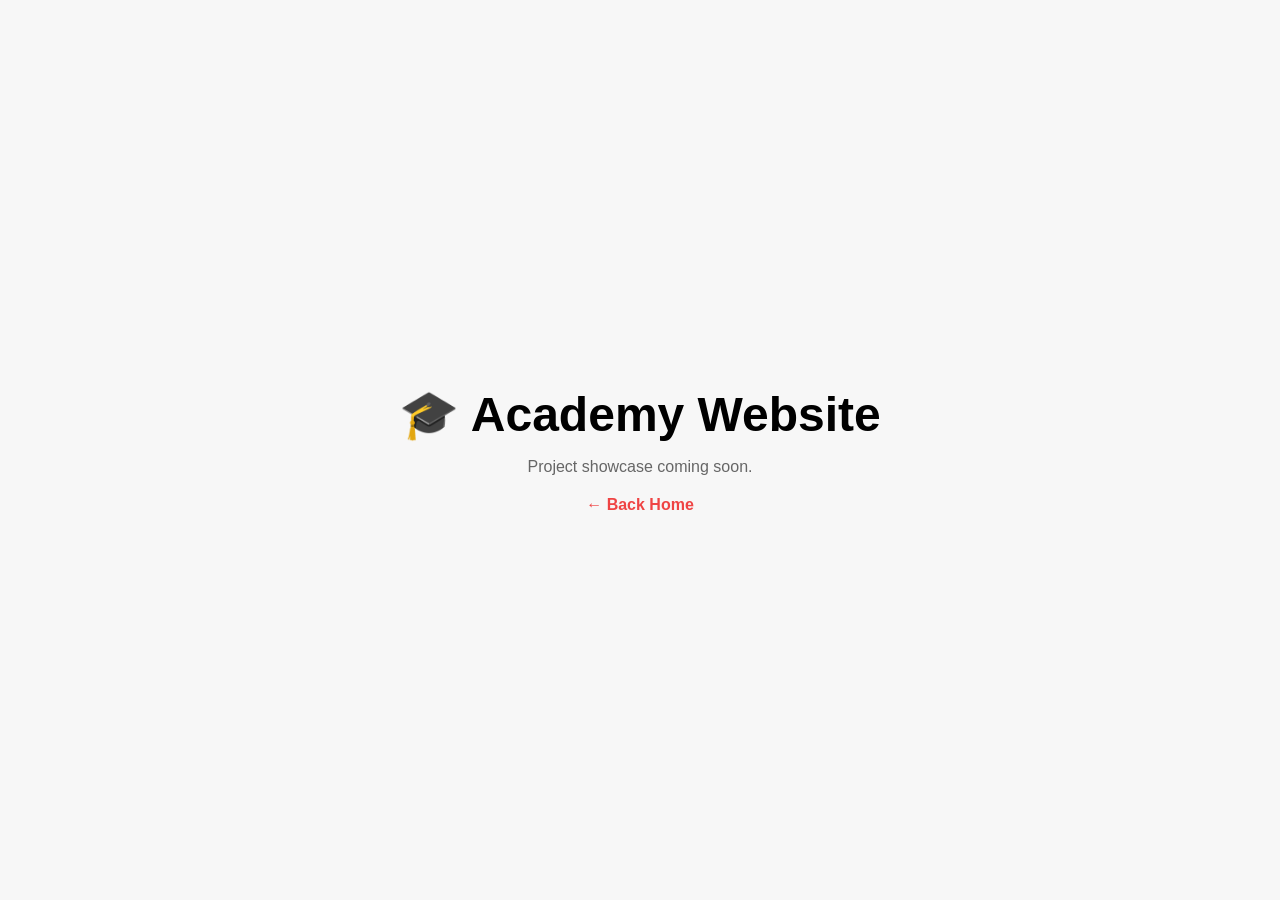
==== projects/academy/index.html @ fa4870ee "Initial portfolio website" ====
<!DOCTYPE html>
<html>
<head>
    <title>Academy Website</title>
    <link rel="stylesheet" href="style.css">
</head>
<body>
    <div class="coming-soon">
        <h1>🎓 Academy Website</h1>
        <p>Project showcase coming soon.</p>
        <a href="../../index.html">← Back Home</a>
    </div>
</body>
</html>
---- projects/academy/style.css ----
*{
    margin:0;
    padding:0;
    box-sizing:border-box;
    font-family:Arial,sans-serif;
}

body{
    min-height:100vh;
    display:flex;
    justify-content:center;
    align-items:center;
    background:#f7f7f7;
}

.coming-soon{
    text-align:center;
}

h1{
    font-size:3rem;
    margin-bottom:15px;
}

p{
    color:#666;
    margin-bottom:20px;
}

a{
    text-decoration:none;
    color:#ef4444;
    font-weight:bold;
}
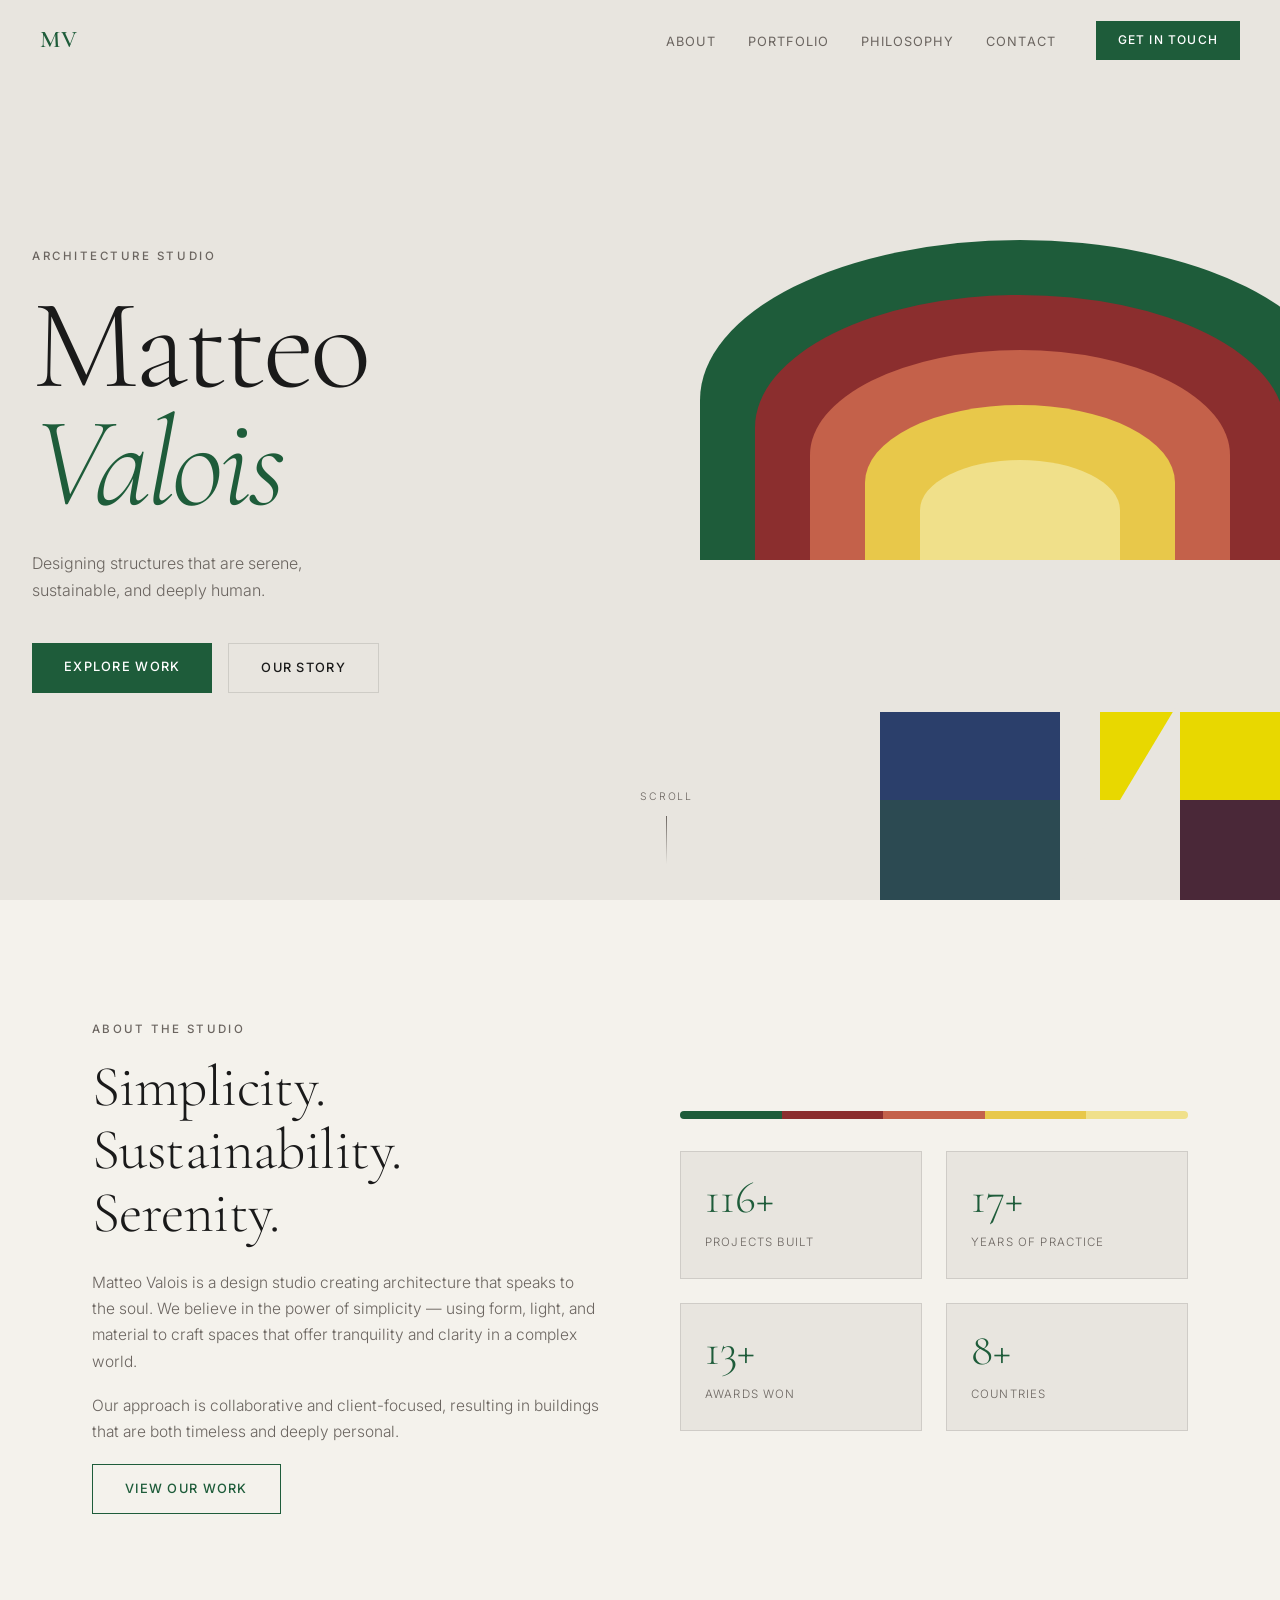
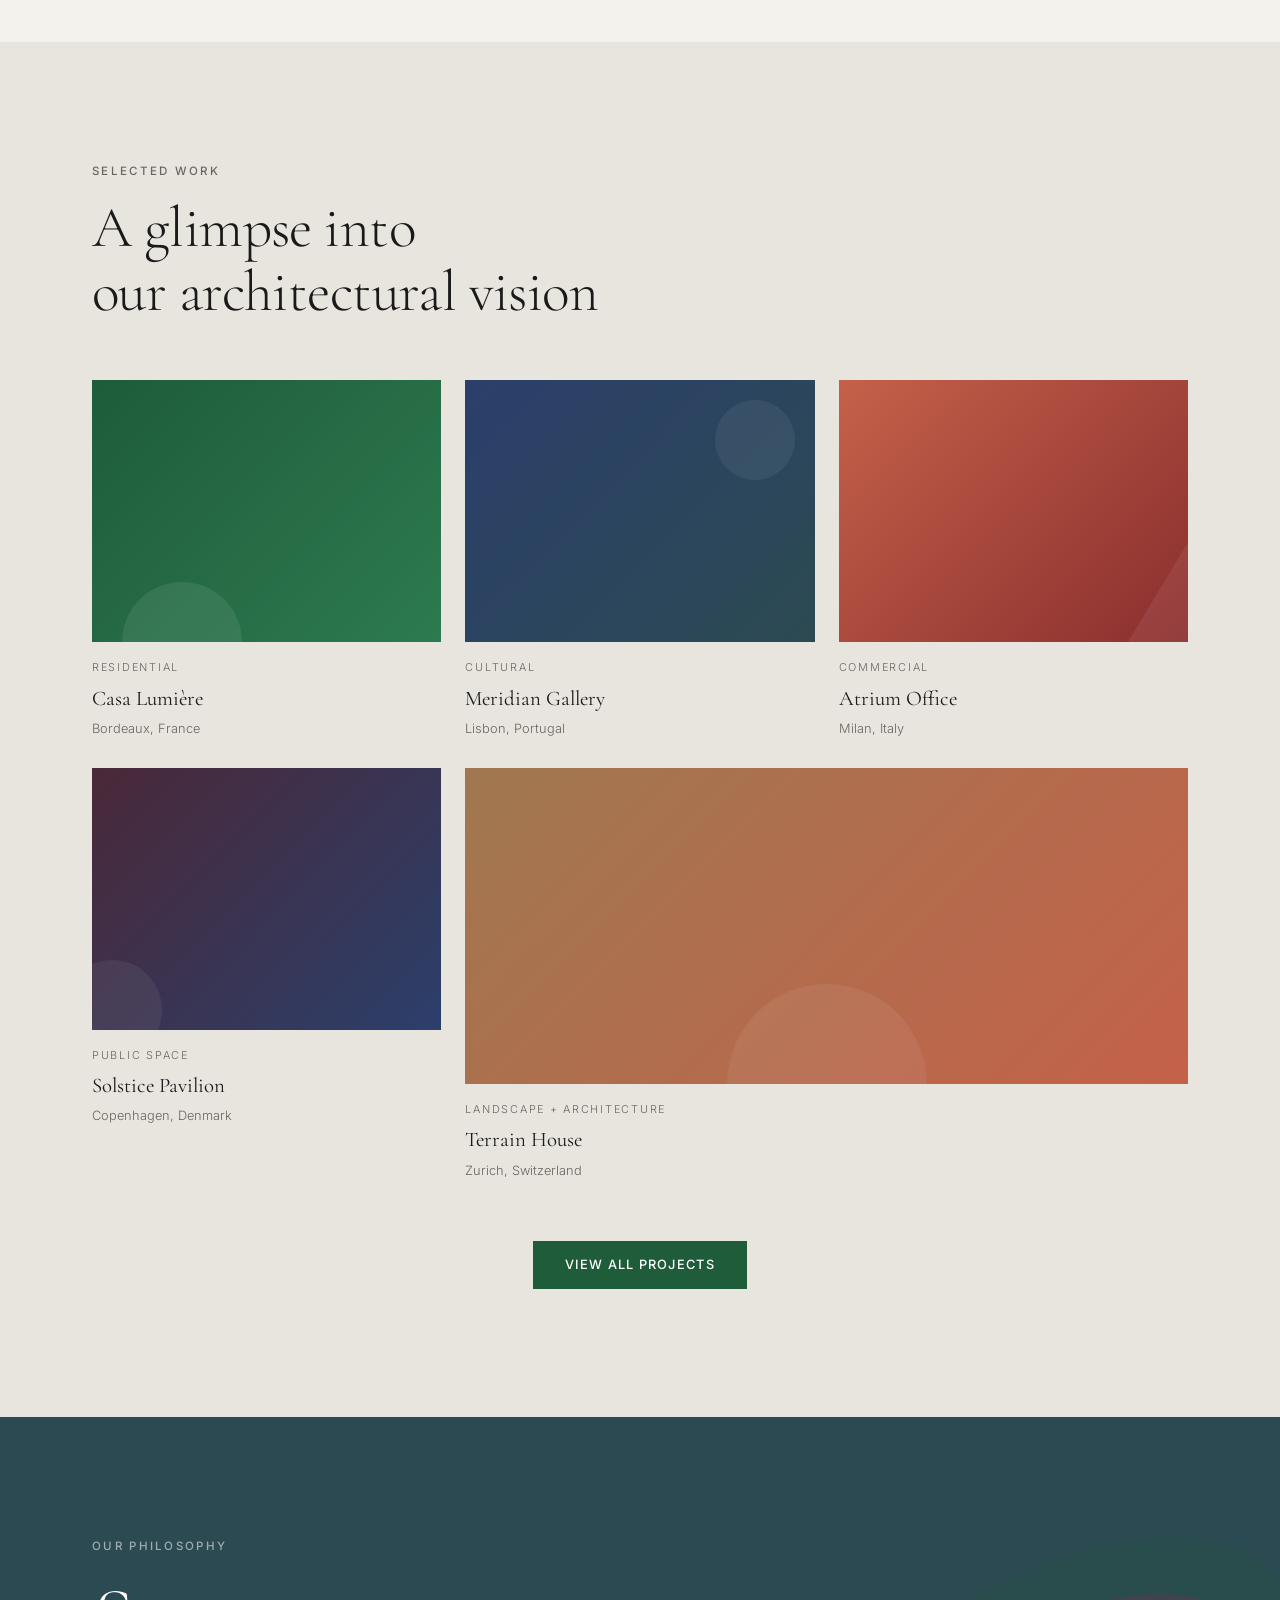
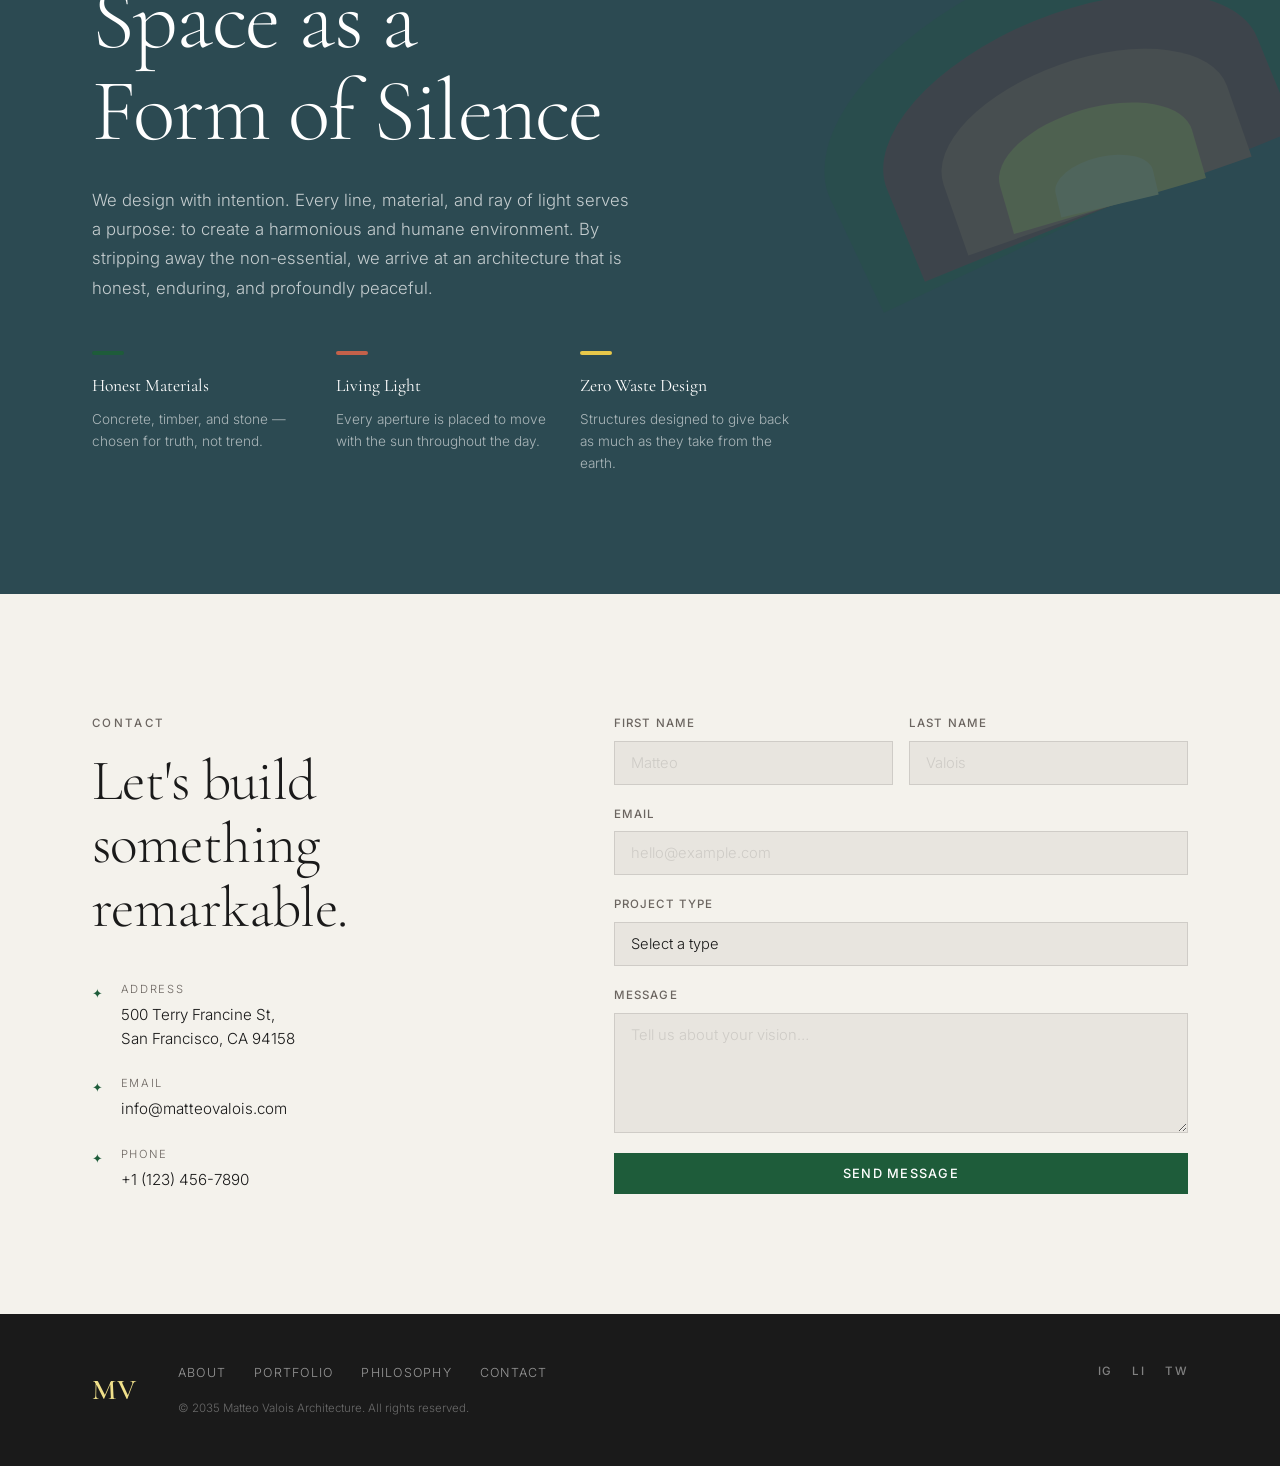
==== commit 89d9c70c: "feat: complete Crestline Architecture editorial brochure website" ====
--- a/projects/academy/index.html
+++ b/projects/academy/index.html
@@ -1,14 +1,323 @@
 <!DOCTYPE html>
-<html>
+<html lang="en">
 <head>
-    <title>Academy Website</title>
-    <link rel="stylesheet" href="style.css">
+  <meta charset="UTF-8" />
+  <meta name="viewport" content="width=device-width, initial-scale=1.0" />
+  <title>Matteo Valois — Architect</title>
+  <link rel="preconnect" href="https://fonts.googleapis.com" />
+  <link rel="preconnect" href="https://fonts.gstatic.com" crossorigin />
+  <link href="https://fonts.googleapis.com/css2?family=Cormorant+Garamond:ital,wght@0,300;0,400;0,600;1,300;1,400&family=Inter:wght@300;400;500&display=swap" rel="stylesheet" />
+  <link rel="stylesheet" href="style.css" />
 </head>
 <body>
-    <div class="coming-soon">
-        <h1>🎓 Academy Website</h1>
-        <p>Project showcase coming soon.</p>
-        <a href="../../index.html">← Back Home</a>
-    </div>
+
+  <!-- NAV -->
+  <nav class="nav" id="nav">
+    <a href="#" class="nav-logo">MV</a>
+    <ul class="nav-links">
+      <li><a href="#about">About</a></li>
+      <li><a href="#portfolio">Portfolio</a></li>
+      <li><a href="#philosophy">Philosophy</a></li>
+      <li><a href="#contact">Contact</a></li>
+    </ul>
+    <a href="#contact" class="nav-cta">Get in Touch</a>
+    <button class="nav-toggle" id="navToggle" aria-label="Toggle menu">
+      <span></span><span></span><span></span>
+    </button>
+  </nav>
+
+  <!-- HERO -->
+  <section class="hero" id="home">
+    <div class="hero-sphere">
+      <div class="sphere-arc arc-1"></div>
+      <div class="sphere-arc arc-2"></div>
+      <div class="sphere-arc arc-3"></div>
+      <div class="sphere-arc arc-4"></div>
+      <div class="sphere-arc arc-5"></div>
+    </div>
+    <div class="hero-content">
+      <p class="hero-eyebrow reveal">Architecture Studio</p>
+      <h1 class="hero-title reveal">
+        <span>Matteo</span>
+        <span>Valois</span>
+      </h1>
+      <p class="hero-sub reveal">Designing structures that are serene,<br />sustainable, and deeply human.</p>
+      <div class="hero-actions reveal">
+        <a href="#portfolio" class="btn btn-primary">Explore Work</a>
+        <a href="#about" class="btn btn-ghost">Our Story</a>
+      </div>
+    </div>
+    <div class="hero-geo">
+      <div class="geo-block geo-navy"></div>
+      <div class="geo-block geo-yellow"></div>
+      <div class="geo-block geo-teal"></div>
+      <div class="geo-block geo-plum"></div>
+      <div class="geo-triangle"></div>
+      <div class="geo-block geo-brown"></div>
+    </div>
+    <div class="hero-scroll-hint">
+      <span>Scroll</span>
+      <div class="scroll-line"></div>
+    </div>
+  </section>
+
+  <!-- ABOUT -->
+  <section class="about" id="about">
+    <div class="container">
+      <div class="about-grid">
+        <div class="about-text">
+          <p class="section-label reveal">About the Studio</p>
+          <h2 class="section-heading reveal">Simplicity.<br />Sustainability.<br />Serenity.</h2>
+          <p class="body-text reveal">
+            Matteo Valois is a design studio creating architecture that speaks to the soul.
+            We believe in the power of simplicity — using form, light, and material to craft
+            spaces that offer tranquility and clarity in a complex world.
+          </p>
+          <p class="body-text reveal">
+            Our approach is collaborative and client-focused, resulting in buildings that
+            are both timeless and deeply personal.
+          </p>
+          <a href="#portfolio" class="btn btn-outline reveal">View Our Work</a>
+        </div>
+        <div class="about-visual reveal">
+          <div class="about-color-block">
+            <div class="color-stripe stripe-green"></div>
+            <div class="color-stripe stripe-red"></div>
+            <div class="color-stripe stripe-terra"></div>
+            <div class="color-stripe stripe-yellow"></div>
+            <div class="color-stripe stripe-cream"></div>
+          </div>
+          <div class="about-stat-grid">
+            <div class="stat-item">
+              <span class="stat-num" data-target="120">0</span>
+              <span class="stat-label">Projects Built</span>
+            </div>
+            <div class="stat-item">
+              <span class="stat-num" data-target="18">0</span>
+              <span class="stat-label">Years of Practice</span>
+            </div>
+            <div class="stat-item">
+              <span class="stat-num" data-target="14">0</span>
+              <span class="stat-label">Awards Won</span>
+            </div>
+            <div class="stat-item">
+              <span class="stat-num" data-target="9">0</span>
+              <span class="stat-label">Countries</span>
+            </div>
+          </div>
+        </div>
+      </div>
+    </div>
+  </section>
+
+  <!-- PORTFOLIO -->
+  <section class="portfolio" id="portfolio">
+    <div class="container">
+      <div class="section-header reveal">
+        <p class="section-label">Selected Work</p>
+        <h2 class="section-heading">A glimpse into<br />our architectural vision</h2>
+      </div>
+      <div class="portfolio-grid">
+        <article class="proj-card reveal" data-color="green">
+          <div class="proj-thumb proj-thumb-1">
+            <div class="proj-overlay">
+              <span class="proj-year">2023</span>
+              <a href="#" class="proj-link">View Project →</a>
+            </div>
+          </div>
+          <div class="proj-info">
+            <p class="proj-cat">Residential</p>
+            <h3 class="proj-title">Casa Lumière</h3>
+            <p class="proj-loc">Bordeaux, France</p>
+          </div>
+        </article>
+        <article class="proj-card reveal" data-color="navy">
+          <div class="proj-thumb proj-thumb-2">
+            <div class="proj-overlay">
+              <span class="proj-year">2022</span>
+              <a href="#" class="proj-link">View Project →</a>
+            </div>
+          </div>
+          <div class="proj-info">
+            <p class="proj-cat">Cultural</p>
+            <h3 class="proj-title">Meridian Gallery</h3>
+            <p class="proj-loc">Lisbon, Portugal</p>
+          </div>
+        </article>
+        <article class="proj-card reveal" data-color="terra">
+          <div class="proj-thumb proj-thumb-3">
+            <div class="proj-overlay">
+              <span class="proj-year">2022</span>
+              <a href="#" class="proj-link">View Project →</a>
+            </div>
+          </div>
+          <div class="proj-info">
+            <p class="proj-cat">Commercial</p>
+            <h3 class="proj-title">Atrium Office</h3>
+            <p class="proj-loc">Milan, Italy</p>
+          </div>
+        </article>
+        <article class="proj-card reveal" data-color="plum">
+          <div class="proj-thumb proj-thumb-4">
+            <div class="proj-overlay">
+              <span class="proj-year">2021</span>
+              <a href="#" class="proj-link">View Project →</a>
+            </div>
+          </div>
+          <div class="proj-info">
+            <p class="proj-cat">Public Space</p>
+            <h3 class="proj-title">Solstice Pavilion</h3>
+            <p class="proj-loc">Copenhagen, Denmark</p>
+          </div>
+        </article>
+        <article class="proj-card reveal large" data-color="brown">
+          <div class="proj-thumb proj-thumb-5">
+            <div class="proj-overlay">
+              <span class="proj-year">2024</span>
+              <a href="#" class="proj-link">View Project →</a>
+            </div>
+          </div>
+          <div class="proj-info">
+            <p class="proj-cat">Landscape + Architecture</p>
+            <h3 class="proj-title">Terrain House</h3>
+            <p class="proj-loc">Zurich, Switzerland</p>
+          </div>
+        </article>
+      </div>
+      <div class="portfolio-cta reveal">
+        <a href="#" class="btn btn-primary">View All Projects</a>
+      </div>
+    </div>
+  </section>
+
+  <!-- PHILOSOPHY -->
+  <section class="philosophy" id="philosophy">
+    <div class="philosophy-bg">
+      <div class="philo-sphere">
+        <div class="philo-arc pa-1"></div>
+        <div class="philo-arc pa-2"></div>
+        <div class="philo-arc pa-3"></div>
+        <div class="philo-arc pa-4"></div>
+        <div class="philo-arc pa-5"></div>
+      </div>
+    </div>
+    <div class="container">
+      <div class="philosophy-content">
+        <p class="section-label reveal light">Our Philosophy</p>
+        <h2 class="philo-heading reveal">Space as a<br />Form of Silence</h2>
+        <p class="philo-text reveal">
+          We design with intention. Every line, material, and ray of light serves a purpose:
+          to create a harmonious and humane environment. By stripping away the non-essential,
+          we arrive at an architecture that is honest, enduring, and profoundly peaceful.
+        </p>
+        <div class="philo-pillars reveal">
+          <div class="pillar">
+            <div class="pillar-dot" style="background: var(--green)"></div>
+            <h4>Honest Materials</h4>
+            <p>Concrete, timber, and stone — chosen for truth, not trend.</p>
+          </div>
+          <div class="pillar">
+            <div class="pillar-dot" style="background: var(--terra)"></div>
+            <h4>Living Light</h4>
+            <p>Every aperture is placed to move with the sun throughout the day.</p>
+          </div>
+          <div class="pillar">
+            <div class="pillar-dot" style="background: var(--yellow)"></div>
+            <h4>Zero Waste Design</h4>
+            <p>Structures designed to give back as much as they take from the earth.</p>
+          </div>
+        </div>
+      </div>
+    </div>
+  </section>
+
+  <!-- CONTACT -->
+  <section class="contact" id="contact">
+    <div class="container">
+      <div class="contact-grid">
+        <div class="contact-left reveal">
+          <p class="section-label">Contact</p>
+          <h2 class="section-heading">Let's build<br />something<br />remarkable.</h2>
+          <div class="contact-details">
+            <div class="contact-item">
+              <span class="contact-icon">✦</span>
+              <div>
+                <p class="contact-key">Address</p>
+                <p class="contact-val">500 Terry Francine St,<br />San Francisco, CA 94158</p>
+              </div>
+            </div>
+            <div class="contact-item">
+              <span class="contact-icon">✦</span>
+              <div>
+                <p class="contact-key">Email</p>
+                <p class="contact-val">info@matteovalois.com</p>
+              </div>
+            </div>
+            <div class="contact-item">
+              <span class="contact-icon">✦</span>
+              <div>
+                <p class="contact-key">Phone</p>
+                <p class="contact-val">+1 (123) 456-7890</p>
+              </div>
+            </div>
+          </div>
+        </div>
+        <form class="contact-form reveal" id="contactForm">
+          <div class="form-row">
+            <div class="form-group">
+              <label for="fname">First Name</label>
+              <input type="text" id="fname" placeholder="Matteo" />
+            </div>
+            <div class="form-group">
+              <label for="lname">Last Name</label>
+              <input type="text" id="lname" placeholder="Valois" />
+            </div>
+          </div>
+          <div class="form-group">
+            <label for="email">Email</label>
+            <input type="email" id="email" placeholder="hello@example.com" />
+          </div>
+          <div class="form-group">
+            <label for="project">Project Type</label>
+            <select id="project">
+              <option value="">Select a type</option>
+              <option>Residential</option>
+              <option>Commercial</option>
+              <option>Cultural</option>
+              <option>Public Space</option>
+              <option>Other</option>
+            </select>
+          </div>
+          <div class="form-group">
+            <label for="message">Message</label>
+            <textarea id="message" rows="4" placeholder="Tell us about your vision…"></textarea>
+          </div>
+          <button type="submit" class="btn btn-primary full">Send Message</button>
+          <div class="form-success" id="formSuccess">✓ Message sent. We'll be in touch soon.</div>
+        </form>
+      </div>
+    </div>
+  </section>
+
+  <!-- FOOTER -->
+  <footer class="footer">
+    <div class="container footer-inner">
+      <div class="footer-logo">MV</div>
+      <div class="footer-links">
+        <a href="#about">About</a>
+        <a href="#portfolio">Portfolio</a>
+        <a href="#philosophy">Philosophy</a>
+        <a href="#contact">Contact</a>
+      </div>
+      <div class="footer-social">
+        <a href="#" aria-label="Instagram">IG</a>
+        <a href="#" aria-label="LinkedIn">LI</a>
+        <a href="#" aria-label="Twitter">TW</a>
+      </div>
+      <p class="footer-copy">© 2035 Matteo Valois Architecture. All rights reserved.</p>
+    </div>
+  </footer>
+
+  <script src="script.js"></script>
 </body>
 </html>
--- a/projects/academy/style.css
+++ b/projects/academy/style.css
@@ -1,34 +1,893 @@
-*{
-    margin:0;
-    padding:0;
-    box-sizing:border-box;
-    font-family:Arial,sans-serif;
-}
-
-body{
-    min-height:100vh;
-    display:flex;
-    justify-content:center;
-    align-items:center;
-    background:#f7f7f7;
-}
-
-.coming-soon{
-    text-align:center;
-}
-
-h1{
-    font-size:3rem;
-    margin-bottom:15px;
-}
-
-p{
-    color:#666;
-    margin-bottom:20px;
-}
-
-a{
-    text-decoration:none;
-    color:#ef4444;
-    font-weight:bold;
+/* =============================================
+   COLOR SPHERE PALETTE
+   ============================================= */
+:root {
+  --bg:       #E8E5DF;
+  --green:    #1E5C3A;
+  --crimson:  #8B2E2E;
+  --terra:    #C4614A;
+  --yellow:   #E8C84A;
+  --cream:    #F0E08A;
+  --navy:     #2B3F6B;
+  --bright-y: #E8D800;
+  --teal:     #2C4A52;
+  --brown:    #A07850;
+  --plum:     #4A2838;
+  --off-white:#F4F2EC;
+  --text:     #1A1A1A;
+  --text-muted: #6B6560;
+  --border:   rgba(26,26,26,0.12);
+
+  --font-display: 'Cormorant Garamond', Georgia, serif;
+  --font-body:    'Inter', system-ui, sans-serif;
+
+  --ease-out: cubic-bezier(0.16, 1, 0.3, 1);
+  --ease-in-out: cubic-bezier(0.65, 0, 0.35, 1);
+}
+
+/* =============================================
+   RESET & BASE
+   ============================================= */
+*, *::before, *::after { box-sizing: border-box; margin: 0; padding: 0; }
+
+html { scroll-behavior: smooth; font-size: 16px; }
+
+body {
+  background: var(--bg);
+  color: var(--text);
+  font-family: var(--font-body);
+  font-weight: 300;
+  line-height: 1.7;
+  overflow-x: hidden;
+}
+
+img { display: block; max-width: 100%; }
+
+a { color: inherit; text-decoration: none; }
+
+ul { list-style: none; }
+
+.container {
+  max-width: 1160px;
+  margin: 0 auto;
+  padding: 0 32px;
+}
+
+/* =============================================
+   TYPOGRAPHY
+   ============================================= */
+.section-label {
+  font-family: var(--font-body);
+  font-size: 0.72rem;
+  font-weight: 500;
+  letter-spacing: 0.2em;
+  text-transform: uppercase;
+  color: var(--text-muted);
+  margin-bottom: 16px;
+}
+.section-label.light { color: rgba(255,255,255,0.55); }
+
+.section-heading {
+  font-family: var(--font-display);
+  font-size: clamp(2.2rem, 5vw, 3.6rem);
+  font-weight: 300;
+  line-height: 1.1;
+  letter-spacing: -0.01em;
+  margin-bottom: 24px;
+}
+
+.body-text {
+  font-size: 0.97rem;
+  color: var(--text-muted);
+  margin-bottom: 18px;
+  max-width: 520px;
+}
+
+/* =============================================
+   BUTTONS
+   ============================================= */
+.btn {
+  display: inline-block;
+  padding: 13px 32px;
+  font-family: var(--font-body);
+  font-size: 0.8rem;
+  font-weight: 500;
+  letter-spacing: 0.1em;
+  text-transform: uppercase;
+  border: none;
+  cursor: pointer;
+  transition: transform 0.25s var(--ease-out),
+              background 0.25s, color 0.25s, box-shadow 0.25s;
+  position: relative;
+  overflow: hidden;
+}
+
+.btn::after {
+  content: '';
+  position: absolute;
+  inset: 0;
+  background: rgba(255,255,255,0.12);
+  opacity: 0;
+  transition: opacity 0.2s;
+}
+.btn:hover::after { opacity: 1; }
+.btn:hover { transform: translateY(-2px); box-shadow: 0 8px 28px rgba(0,0,0,0.15); }
+.btn:active { transform: translateY(0); }
+
+.btn-primary   { background: var(--green);  color: #fff; }
+.btn-ghost     { background: transparent; color: var(--text); border: 1.5px solid var(--border); }
+.btn-ghost:hover { background: var(--text); color: var(--bg); }
+.btn-outline   { background: transparent; color: var(--green); border: 1.5px solid var(--green); }
+.btn-outline:hover { background: var(--green); color: #fff; }
+.btn.full      { width: 100%; text-align: center; }
+
+/* =============================================
+   SCROLL REVEAL
+   ============================================= */
+.reveal {
+  opacity: 0;
+  transform: translateY(36px);
+  transition: opacity 0.75s var(--ease-out), transform 0.75s var(--ease-out);
+}
+.reveal.visible {
+  opacity: 1;
+  transform: translateY(0);
+}
+
+/* =============================================
+   NAV
+   ============================================= */
+.nav {
+  position: fixed;
+  top: 0; left: 0; right: 0;
+  z-index: 100;
+  display: flex;
+  align-items: center;
+  gap: 40px;
+  padding: 20px 40px;
+  transition: background 0.4s, padding 0.4s, box-shadow 0.4s;
+}
+.nav.scrolled {
+  background: rgba(232,229,223,0.92);
+  backdrop-filter: blur(10px);
+  padding: 14px 40px;
+  box-shadow: 0 1px 24px rgba(0,0,0,0.08);
+}
+
+.nav-logo {
+  font-family: var(--font-display);
+  font-size: 1.5rem;
+  font-weight: 600;
+  letter-spacing: 0.05em;
+  color: var(--green);
+  margin-right: auto;
+}
+
+.nav-links {
+  display: flex;
+  gap: 32px;
+}
+.nav-links a {
+  font-size: 0.8rem;
+  font-weight: 400;
+  letter-spacing: 0.08em;
+  text-transform: uppercase;
+  color: var(--text-muted);
+  position: relative;
+  transition: color 0.2s;
+}
+.nav-links a::after {
+  content: '';
+  position: absolute;
+  bottom: -3px; left: 0;
+  width: 0; height: 1px;
+  background: var(--green);
+  transition: width 0.3s var(--ease-out);
+}
+.nav-links a:hover { color: var(--text); }
+.nav-links a:hover::after { width: 100%; }
+
+.nav-cta {
+  font-size: 0.75rem;
+  font-weight: 500;
+  letter-spacing: 0.1em;
+  text-transform: uppercase;
+  padding: 9px 22px;
+  background: var(--green);
+  color: #fff;
+  transition: background 0.2s, transform 0.2s;
+}
+.nav-cta:hover { background: var(--crimson); transform: translateY(-1px); }
+
+.nav-toggle {
+  display: none;
+  flex-direction: column;
+  gap: 5px;
+  background: none;
+  border: none;
+  cursor: pointer;
+  padding: 4px;
+}
+.nav-toggle span {
+  display: block;
+  width: 24px; height: 1.5px;
+  background: var(--text);
+  transition: transform 0.3s, opacity 0.3s;
+}
+
+/* =============================================
+   HERO
+   ============================================= */
+.hero {
+  min-height: 100vh;
+  display: flex;
+  align-items: center;
+  position: relative;
+  overflow: hidden;
+  padding: 120px 32px 80px;
+}
+
+/* Concentric arcs — the Color Sphere signature */
+.hero-sphere {
+  position: absolute;
+  top: -80px;
+  right: -60px;
+  width: 640px;
+  height: 640px;
+  pointer-events: none;
+}
+
+.sphere-arc {
+  position: absolute;
+  bottom: 0; left: 50%;
+  transform: translateX(-50%);
+  border-radius: 50% 50% 0 0;
+  transform-origin: bottom center;
+}
+
+.arc-1 { width: 640px; height: 320px; background: var(--green);   animation: arcRise 1.2s 0.1s var(--ease-out) both; }
+.arc-2 { width: 530px; height: 265px; background: var(--crimson); animation: arcRise 1.2s 0.22s var(--ease-out) both; }
+.arc-3 { width: 420px; height: 210px; background: var(--terra);   animation: arcRise 1.2s 0.34s var(--ease-out) both; }
+.arc-4 { width: 310px; height: 155px; background: var(--yellow);  animation: arcRise 1.2s 0.46s var(--ease-out) both; }
+.arc-5 { width: 200px; height: 100px; background: var(--cream);   animation: arcRise 1.2s 0.58s var(--ease-out) both; }
+
+@keyframes arcRise {
+  from { transform: translateX(-50%) scaleY(0); opacity: 0; }
+  to   { transform: translateX(-50%) scaleY(1); opacity: 1; }
+}
+
+/* Geometric blocks bottom-right */
+.hero-geo {
+  position: absolute;
+  bottom: 0; right: 0;
+  width: 420px;
+  height: 200px;
+  pointer-events: none;
+}
+
+.geo-block {
+  position: absolute;
+  animation: geoSlide 0.9s var(--ease-out) both;
+}
+.geo-navy  { width: 180px; height: 88px; background: var(--navy);   bottom: 100px; right: 220px; animation-delay: 0.7s; }
+.geo-yellow{ width: 180px; height: 88px; background: var(--bright-y); bottom: 100px; right: 0;    animation-delay: 0.85s; }
+.geo-teal  { width: 180px; height: 100px; background: var(--teal);  bottom: 0;     right: 220px; animation-delay: 1.0s; }
+.geo-plum  { width: 100px; height: 100px; background: var(--plum);  bottom: 0;     right: 0;     animation-delay: 1.1s; }
+.geo-brown { width: 420px; height: 28px;  background: var(--brown); bottom: -28px; right: 0;     animation-delay: 1.2s; }
+
+.geo-triangle {
+  position: absolute;
+  bottom: 0; right: 100px;
+  width: 0; height: 0;
+  border-left: 120px solid transparent;
+  border-bottom: 200px solid var(--bg);
+  animation: geoSlide 0.9s 0.9s var(--ease-out) both;
+  z-index: 1;
+}
+
+@keyframes geoSlide {
+  from { opacity: 0; transform: translateY(20px); }
+  to   { opacity: 1; transform: translateY(0); }
+}
+
+/* Hero text content */
+.hero-content {
+  position: relative;
+  z-index: 2;
+  max-width: 600px;
+}
+
+.hero-eyebrow {
+  font-size: 0.72rem;
+  font-weight: 500;
+  letter-spacing: 0.22em;
+  text-transform: uppercase;
+  color: var(--text-muted);
+  margin-bottom: 20px;
+  animation: fadeUp 0.8s 0.3s var(--ease-out) both;
+}
+
+.hero-title {
+  font-family: var(--font-display);
+  font-size: clamp(4rem, 10vw, 8rem);
+  font-weight: 300;
+  line-height: 0.92;
+  letter-spacing: -0.03em;
+  margin-bottom: 28px;
+  display: flex;
+  flex-direction: column;
+}
+.hero-title span:nth-child(1) { animation: fadeUp 0.9s 0.4s var(--ease-out) both; }
+.hero-title span:nth-child(2) {
+  animation: fadeUp 0.9s 0.52s var(--ease-out) both;
+  color: var(--green);
+  font-style: italic;
+}
+
+.hero-sub {
+  font-size: 1rem;
+  color: var(--text-muted);
+  line-height: 1.65;
+  margin-bottom: 40px;
+  animation: fadeUp 0.9s 0.64s var(--ease-out) both;
+}
+
+.hero-actions {
+  display: flex;
+  gap: 16px;
+  animation: fadeUp 0.9s 0.76s var(--ease-out) both;
+}
+
+@keyframes fadeUp {
+  from { opacity: 0; transform: translateY(28px); }
+  to   { opacity: 1; transform: translateY(0); }
+}
+
+/* Scroll hint */
+.hero-scroll-hint {
+  position: absolute;
+  bottom: 36px;
+  left: 50%;
+  transform: translateX(-50%);
+  display: flex;
+  flex-direction: column;
+  align-items: center;
+  gap: 10px;
+  font-size: 0.65rem;
+  letter-spacing: 0.18em;
+  text-transform: uppercase;
+  color: var(--text-muted);
+  animation: fadeUp 1s 1.2s var(--ease-out) both;
+}
+.scroll-line {
+  width: 1px;
+  height: 48px;
+  background: linear-gradient(to bottom, var(--text-muted), transparent);
+  animation: scrollPulse 2s 1.5s ease-in-out infinite;
+}
+@keyframes scrollPulse {
+  0%, 100% { transform: scaleY(1); opacity: 1; }
+  50% { transform: scaleY(0.5); opacity: 0.4; }
+}
+
+/* =============================================
+   ABOUT
+   ============================================= */
+.about {
+  padding: 120px 0;
+  background: var(--off-white);
+}
+
+.about-grid {
+  display: grid;
+  grid-template-columns: 1fr 1fr;
+  gap: 80px;
+  align-items: center;
+}
+
+.about-visual {
+  display: flex;
+  flex-direction: column;
+  gap: 32px;
+}
+
+.about-color-block {
+  display: flex;
+  height: 8px;
+  border-radius: 4px;
+  overflow: hidden;
+}
+.color-stripe {
+  flex: 1;
+  transition: flex 0.4s var(--ease-out);
+}
+.color-stripe:hover { flex: 3; }
+.stripe-green  { background: var(--green); }
+.stripe-red    { background: var(--crimson); }
+.stripe-terra  { background: var(--terra); }
+.stripe-yellow { background: var(--yellow); }
+.stripe-cream  { background: var(--cream); }
+
+.about-stat-grid {
+  display: grid;
+  grid-template-columns: 1fr 1fr;
+  gap: 24px;
+}
+
+.stat-item {
+  padding: 24px;
+  border: 1px solid var(--border);
+  background: var(--bg);
+  transition: border-color 0.2s, box-shadow 0.2s;
+}
+.stat-item:hover {
+  border-color: var(--green);
+  box-shadow: 0 4px 20px rgba(30,92,58,0.1);
+}
+
+.stat-num {
+  display: block;
+  font-family: var(--font-display);
+  font-size: 2.8rem;
+  font-weight: 300;
+  color: var(--green);
+  line-height: 1;
+  margin-bottom: 6px;
+}
+.stat-num::after { content: '+'; }
+
+.stat-label {
+  font-size: 0.72rem;
+  letter-spacing: 0.1em;
+  text-transform: uppercase;
+  color: var(--text-muted);
+}
+
+/* =============================================
+   PORTFOLIO
+   ============================================= */
+.portfolio {
+  padding: 120px 0;
+}
+
+.section-header {
+  margin-bottom: 56px;
+}
+
+.portfolio-grid {
+  display: grid;
+  grid-template-columns: repeat(3, 1fr);
+  gap: 24px;
+}
+
+.proj-card {
+  cursor: pointer;
+  transition: transform 0.35s var(--ease-out);
+}
+.proj-card:hover { transform: translateY(-6px); }
+.proj-card.large {
+  grid-column: span 2;
+}
+
+.proj-thumb {
+  position: relative;
+  aspect-ratio: 4/3;
+  overflow: hidden;
+}
+.proj-card.large .proj-thumb {
+  aspect-ratio: 16/7;
+}
+
+/* Thumb backgrounds using palette colors */
+.proj-thumb-1 { background: linear-gradient(135deg, var(--green) 0%, #2d7a50 100%); }
+.proj-thumb-2 { background: linear-gradient(135deg, var(--navy) 0%, var(--teal) 100%); }
+.proj-thumb-3 { background: linear-gradient(135deg, var(--terra) 0%, var(--crimson) 100%); }
+.proj-thumb-4 { background: linear-gradient(135deg, var(--plum) 0%, var(--navy) 100%); }
+.proj-thumb-5 { background: linear-gradient(135deg, var(--brown) 0%, var(--terra) 100%); }
+
+/* Geometric shapes inside thumbs */
+.proj-thumb::before {
+  content: '';
+  position: absolute;
+  border-radius: 50%;
+  pointer-events: none;
+}
+.proj-thumb-1::before { width: 120px; height: 60px; background: rgba(255,255,255,0.08); bottom: 0; left: 30px; border-radius: 60px 60px 0 0; }
+.proj-thumb-2::before { width: 80px; height: 80px; background: rgba(255,255,255,0.06); top: 20px; right: 20px; }
+.proj-thumb-3::before { width: 0; height: 0; border-left: 60px solid transparent; border-bottom: 100px solid rgba(255,255,255,0.07); bottom: 0; right: 0; border-radius: 0; }
+.proj-thumb-4::before { width: 100px; height: 100px; background: rgba(255,255,255,0.06); bottom: -30px; left: -30px; }
+.proj-thumb-5::before { width: 200px; height: 100px; background: rgba(255,255,255,0.06); bottom: 0; left: 50%; transform: translateX(-50%); border-radius: 100px 100px 0 0; }
+
+.proj-overlay {
+  position: absolute;
+  inset: 0;
+  background: rgba(0,0,0,0.45);
+  display: flex;
+  flex-direction: column;
+  justify-content: space-between;
+  padding: 20px;
+  opacity: 0;
+  transition: opacity 0.3s;
+}
+.proj-card:hover .proj-overlay { opacity: 1; }
+
+.proj-year {
+  font-size: 0.7rem;
+  letter-spacing: 0.15em;
+  color: rgba(255,255,255,0.7);
+  align-self: flex-end;
+}
+
+.proj-link {
+  font-size: 0.82rem;
+  font-weight: 500;
+  color: #fff;
+  letter-spacing: 0.05em;
+  align-self: flex-start;
+  transform: translateX(-8px);
+  transition: transform 0.25s var(--ease-out);
+}
+.proj-card:hover .proj-link { transform: translateX(0); }
+
+.proj-info {
+  padding: 16px 0 4px;
+}
+.proj-cat {
+  font-size: 0.68rem;
+  letter-spacing: 0.16em;
+  text-transform: uppercase;
+  color: var(--text-muted);
+  margin-bottom: 4px;
+}
+.proj-title {
+  font-family: var(--font-display);
+  font-size: 1.3rem;
+  font-weight: 400;
+  margin-bottom: 2px;
+}
+.proj-loc {
+  font-size: 0.8rem;
+  color: var(--text-muted);
+}
+
+.portfolio-cta {
+  text-align: center;
+  margin-top: 56px;
+}
+
+/* =============================================
+   PHILOSOPHY
+   ============================================= */
+.philosophy {
+  padding: 120px 0;
+  background: var(--teal);
+  position: relative;
+  overflow: hidden;
+  color: #fff;
+}
+
+.philosophy-bg {
+  position: absolute;
+  inset: 0;
+  pointer-events: none;
+  overflow: hidden;
+}
+
+.philo-sphere {
+  position: absolute;
+  right: -80px;
+  top: 50%;
+  transform: translateY(-50%);
+  width: 500px;
+  height: 500px;
+  opacity: 0.18;
+}
+
+.philo-arc {
+  position: absolute;
+  left: 50%; bottom: 50%;
+  transform: translateX(-50%);
+  border-radius: 50% 50% 0 0;
+  transform-origin: bottom center;
+}
+.pa-1 { width: 500px; height: 250px; background: var(--green);   animation: spinFloat 12s 0s linear infinite; }
+.pa-2 { width: 400px; height: 200px; background: var(--crimson); animation: spinFloat 12s 1s linear infinite; }
+.pa-3 { width: 300px; height: 150px; background: var(--terra);   animation: spinFloat 12s 2s linear infinite; }
+.pa-4 { width: 200px; height: 100px; background: var(--yellow);  animation: spinFloat 12s 3s linear infinite; }
+.pa-5 { width: 100px; height: 50px;  background: var(--cream);   animation: spinFloat 12s 4s linear infinite; }
+
+@keyframes spinFloat {
+  0%, 100% { transform: translateX(-50%) rotate(0deg); }
+  50% { transform: translateX(-50%) rotate(4deg); }
+}
+
+.philosophy-content {
+  position: relative;
+  z-index: 2;
+  max-width: 700px;
+}
+
+.philo-heading {
+  font-family: var(--font-display);
+  font-size: clamp(2.8rem, 7vw, 5.5rem);
+  font-weight: 300;
+  line-height: 1.05;
+  letter-spacing: -0.02em;
+  color: #fff;
+  margin-bottom: 28px;
+}
+
+.philo-text {
+  font-size: 1.05rem;
+  color: rgba(255,255,255,0.72);
+  line-height: 1.75;
+  margin-bottom: 48px;
+  max-width: 540px;
+}
+
+.philo-pillars {
+  display: grid;
+  grid-template-columns: repeat(3, 1fr);
+  gap: 32px;
+}
+
+.pillar { }
+.pillar-dot {
+  width: 32px; height: 4px;
+  border-radius: 2px;
+  margin-bottom: 16px;
+}
+.pillar h4 {
+  font-family: var(--font-display);
+  font-size: 1.1rem;
+  font-weight: 400;
+  color: #fff;
+  margin-bottom: 8px;
+}
+.pillar p {
+  font-size: 0.85rem;
+  color: rgba(255,255,255,0.6);
+  line-height: 1.6;
+}
+
+/* =============================================
+   CONTACT
+   ============================================= */
+.contact {
+  padding: 120px 0;
+  background: var(--off-white);
+}
+
+.contact-grid {
+  display: grid;
+  grid-template-columns: 1fr 1.3fr;
+  gap: 80px;
+  align-items: start;
+}
+
+.contact-details {
+  margin-top: 40px;
+  display: flex;
+  flex-direction: column;
+  gap: 24px;
+}
+
+.contact-item {
+  display: flex;
+  gap: 18px;
+  align-items: flex-start;
+}
+
+.contact-icon {
+  color: var(--green);
+  font-size: 0.8rem;
+  margin-top: 3px;
+  flex-shrink: 0;
+}
+
+.contact-key {
+  font-size: 0.7rem;
+  letter-spacing: 0.15em;
+  text-transform: uppercase;
+  color: var(--text-muted);
+  margin-bottom: 4px;
+}
+.contact-val {
+  font-size: 0.95rem;
+  line-height: 1.55;
+}
+
+/* Form */
+.contact-form {
+  display: flex;
+  flex-direction: column;
+  gap: 20px;
+}
+
+.form-row {
+  display: grid;
+  grid-template-columns: 1fr 1fr;
+  gap: 16px;
+}
+
+.form-group {
+  display: flex;
+  flex-direction: column;
+  gap: 7px;
+}
+
+.form-group label {
+  font-size: 0.72rem;
+  font-weight: 500;
+  letter-spacing: 0.1em;
+  text-transform: uppercase;
+  color: var(--text-muted);
+}
+
+.form-group input,
+.form-group select,
+.form-group textarea {
+  font-family: var(--font-body);
+  font-size: 0.92rem;
+  font-weight: 300;
+  color: var(--text);
+  background: var(--bg);
+  border: 1px solid var(--border);
+  padding: 12px 16px;
+  border-radius: 0;
+  outline: none;
+  transition: border-color 0.2s, box-shadow 0.2s;
+  width: 100%;
+  appearance: none;
+}
+.form-group input::placeholder,
+.form-group textarea::placeholder { color: var(--border); }
+
+.form-group input:focus,
+.form-group select:focus,
+.form-group textarea:focus {
+  border-color: var(--green);
+  box-shadow: 0 0 0 3px rgba(30,92,58,0.1);
+}
+
+.form-group textarea { resize: vertical; min-height: 120px; }
+
+.form-success {
+  display: none;
+  padding: 14px;
+  background: rgba(30,92,58,0.1);
+  color: var(--green);
+  font-size: 0.85rem;
+  font-weight: 500;
+  border: 1px solid rgba(30,92,58,0.25);
+  text-align: center;
+}
+.form-success.visible { display: block; animation: fadeUp 0.5s var(--ease-out); }
+
+/* =============================================
+   FOOTER
+   ============================================= */
+.footer {
+  background: var(--text);
+  color: rgba(255,255,255,0.7);
+  padding: 48px 0;
+}
+
+.footer-inner {
+  display: grid;
+  grid-template-columns: auto 1fr auto;
+  grid-template-rows: auto auto;
+  gap: 16px 40px;
+  align-items: center;
+}
+
+.footer-logo {
+  font-family: var(--font-display);
+  font-size: 1.8rem;
+  font-weight: 600;
+  color: var(--cream);
+  letter-spacing: 0.05em;
+  grid-row: 1 / 3;
+}
+
+.footer-links {
+  display: flex;
+  gap: 28px;
+  flex-wrap: wrap;
+}
+.footer-links a {
+  font-size: 0.78rem;
+  letter-spacing: 0.1em;
+  text-transform: uppercase;
+  color: rgba(255,255,255,0.55);
+  transition: color 0.2s;
+}
+.footer-links a:hover { color: var(--cream); }
+
+.footer-social {
+  display: flex;
+  gap: 20px;
+}
+.footer-social a {
+  font-size: 0.72rem;
+  font-weight: 500;
+  letter-spacing: 0.12em;
+  color: rgba(255,255,255,0.45);
+  transition: color 0.2s;
+}
+.footer-social a:hover { color: var(--cream); }
+
+.footer-copy {
+  font-size: 0.72rem;
+  color: rgba(255,255,255,0.35);
+  grid-column: 2 / 4;
+}
+
+/* =============================================
+   RESPONSIVE
+   ============================================= */
+@media (max-width: 900px) {
+  .about-grid,
+  .contact-grid { grid-template-columns: 1fr; gap: 48px; }
+  .portfolio-grid { grid-template-columns: 1fr 1fr; }
+  .proj-card.large { grid-column: span 2; }
+  .philo-pillars { grid-template-columns: 1fr; gap: 24px; }
+  .hero-geo { opacity: 0.5; }
+  .hero-sphere { right: -120px; width: 480px; height: 480px; }
+}
+
+@media (max-width: 640px) {
+  .nav-links, .nav-cta { display: none; }
+  .nav-toggle { display: flex; }
+  .nav { padding: 16px 20px; }
+  .container { padding: 0 20px; }
+  .portfolio-grid { grid-template-columns: 1fr; }
+  .proj-card.large { grid-column: span 1; }
+  .hero-actions { flex-direction: column; gap: 12px; }
+  .form-row { grid-template-columns: 1fr; }
+  .footer-inner { grid-template-columns: 1fr; grid-template-rows: auto; }
+  .footer-copy { grid-column: 1; }
+  .hero-sphere { opacity: 0.35; right: -160px; }
+  .hero-geo { display: none; }
+}
+
+/* =============================================
+   MOBILE NAV OPEN
+   ============================================= */
+.nav.open .nav-links {
+  display: flex;
+  flex-direction: column;
+  position: fixed;
+  top: 60px; left: 0; right: 0;
+  background: rgba(232,229,223,0.97);
+  backdrop-filter: blur(10px);
+  padding: 32px 20px;
+  gap: 24px;
+  border-top: 1px solid var(--border);
+}
+.nav.open .nav-cta {
+  display: block;
+  position: fixed;
+  bottom: 24px; left: 20px; right: 20px;
+  text-align: center;
+  padding: 16px;
+}
+.nav.open .nav-toggle span:nth-child(1) { transform: translateY(6.5px) rotate(45deg); }
+.nav.open .nav-toggle span:nth-child(2) { opacity: 0; }
+.nav.open .nav-toggle span:nth-child(3) { transform: translateY(-6.5px) rotate(-45deg); }
+
+/* =============================================
+   REDUCED MOTION
+   ============================================= */
+@media (prefers-reduced-motion: reduce) {
+  .reveal,
+  .arc-1, .arc-2, .arc-3, .arc-4, .arc-5,
+  .geo-block, .geo-triangle,
+  .hero-eyebrow, .hero-title span, .hero-sub, .hero-actions,
+  .hero-scroll-hint, .pa-1, .pa-2, .pa-3, .pa-4, .pa-5 {
+    animation: none !important;
+    opacity: 1 !important;
+    transform: none !important;
+  }
+  .reveal { opacity: 1; transform: none; }
 }
